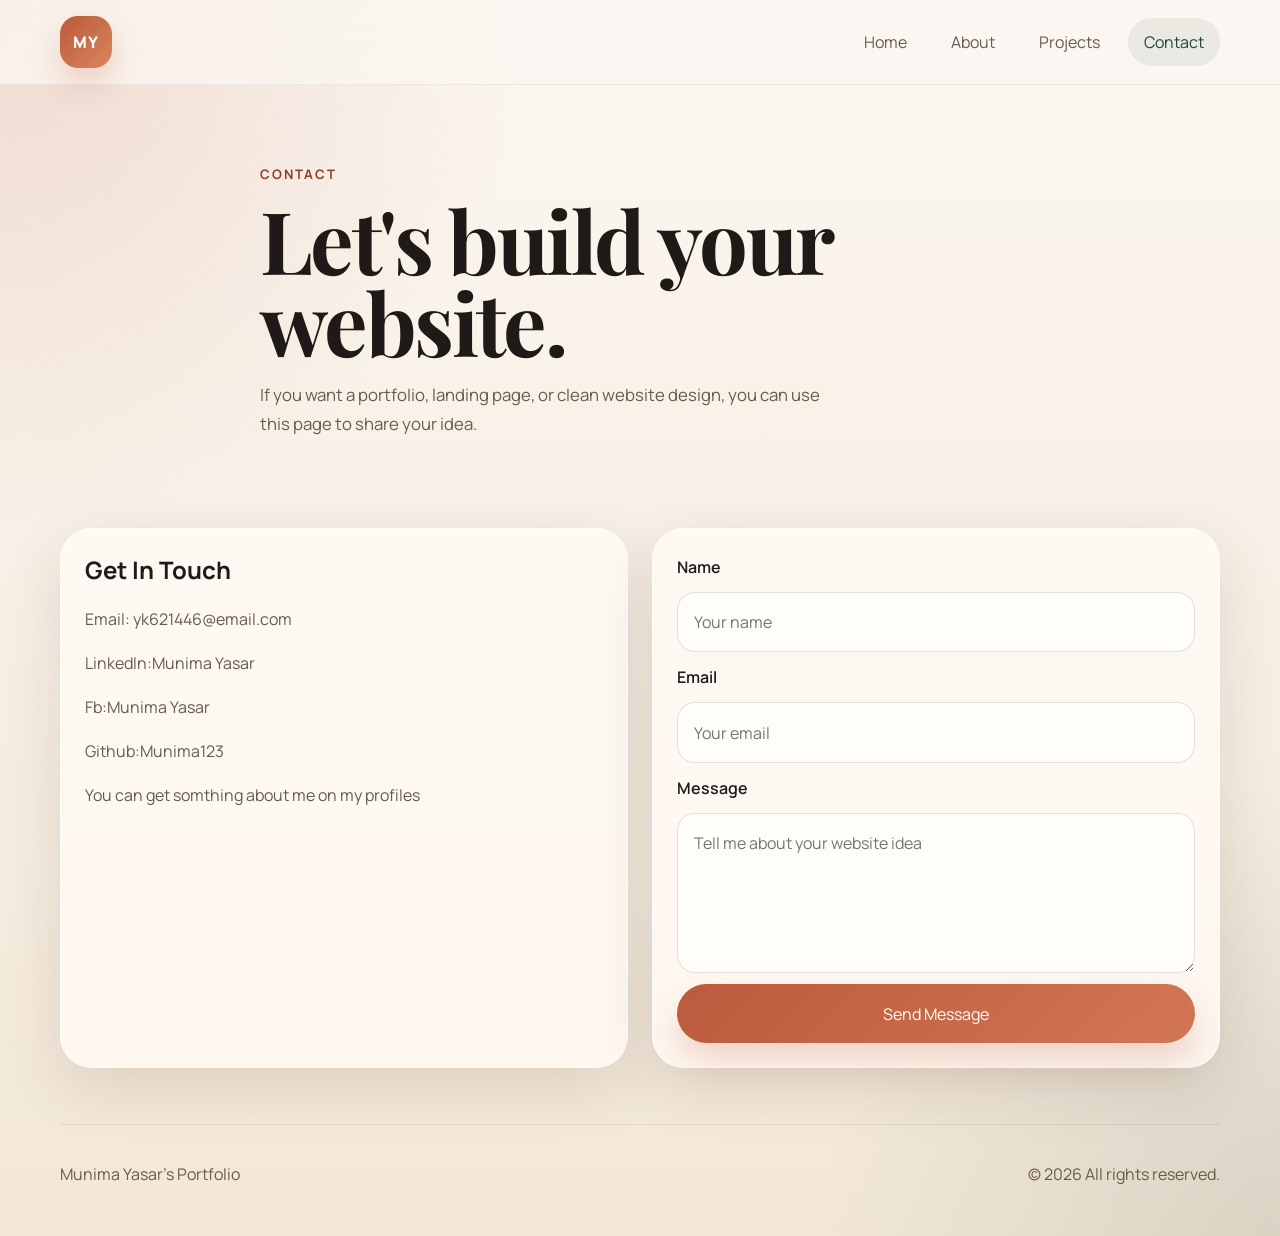
==== contact.html @ 99e67bce "Add files via upload" ====
<!DOCTYPE html>
<html lang="en">
<head>
  <meta charset="UTF-8">
  <meta name="viewport" content="width=device-width, initial-scale=1.0">
  <title>Contact | Munima Yasar Portfolio</title>
  <meta name="description" content="Contact Munima Yasar for website design and portfolio projects.">
  <link rel="preconnect" href="https://fonts.googleapis.com">
  <link rel="preconnect" href="https://fonts.gstatic.com" crossorigin>
  <link href="https://fonts.googleapis.com/css2?family=Manrope:wght@400;500;700;800&family=Playfair+Display:wght@700&display=swap" rel="stylesheet">
  <link rel="stylesheet" href="styles.css">
</head>
<body data-page="contact">
  <div class="site-shell">
    <header class="site-header">
      <div class="container nav-bar">
        <a class="brand" href="index.html">MY</a>
        <nav class="site-nav" aria-label="Main navigation">
          <a href="index.html">Home</a>
          <a href="about.html">About</a>
          <a href="projects.html">Projects</a>
          <a href="contact.html">Contact</a>
        </nav>
      </div>
    </header>

    <main>
      <section class="page-hero">
        <div class="container narrow">
          <p class="eyebrow">Contact</p>
          <h1>Let's build your website.</h1>
          <p class="lead">
            If you want a portfolio, landing page, or clean website design, you can use this page to share your idea.
          </p>
        </div>
      </section>

      <section class="section-block">
        <div class="container contact-layout">
          <article class="info-card">
            <h2>Get In Touch</h2>
            <p>Email: yk621446@email.com</p>
            <p>Linkedln:Munima Yasar</p>
            <p>Fb:Munima Yasar</p>
            <p>Github:Munima123</p>
            <p>
               You can get somthing about me on my profiles
            </p>
          </article>

          <form class="contact-form">
            <label for="name">Name</label>
            <input id="name" name="name" type="text" placeholder="Your name">

            <label for="email">Email</label>
            <input id="email" name="email" type="email" placeholder="Your email">

            <label for="message">Message</label>
            <textarea id="message" name="message" placeholder="Tell me about your website idea"></textarea>

            <button class="button button-primary" type="submit">Send Message</button>
          </form>
        </div>
      </section>
    </main>

    <footer class="site-footer">
      <div class="container footer-row">
        <p>Munima Yasar's Portfolio</p>
        <p>&copy; <span id="year"></span> All rights reserved.</p>
      </div>
    </footer>
  </div>

  <script src="script.js"></script>
</body>
</html>
---- styles.css ----
:root {
  --bg: #f7f1e8;
  --bg-alt: #efe2d0;
  --surface: rgba(255, 250, 244, 0.88);
  --surface-strong: #fffdf9;
  --text: #1f1a17;
  --muted: #695a4d;
  --line: rgba(31, 26, 23, 0.1);
  --primary: #bb5a3c;
  --primary-dark: #8f3d24;
  --accent: #23443c;
  --shadow: 0 20px 60px rgba(54, 36, 27, 0.12);
  --radius-xl: 32px;
  --radius-lg: 24px;
  --radius-md: 18px;
  --max-width: 1160px;
}

* {
  box-sizing: border-box;
}

html {
  scroll-behavior: smooth;
}

body {
  margin: 0;
  font-family: "Manrope", sans-serif;
  color: var(--text);
  background:
    radial-gradient(circle at top left, rgba(187, 90, 60, 0.18), transparent 30%),
    radial-gradient(circle at bottom right, rgba(35, 68, 60, 0.12), transparent 26%),
    linear-gradient(180deg, #fbf7f1 0%, #f2e7d7 100%);
}

a {
  color: inherit;
  text-decoration: none;
}

img {
  max-width: 100%;
  display: block;
}

.site-shell {
  min-height: 100vh;
}

.container {
  width: min(var(--max-width), calc(100% - 2rem));
  margin: 0 auto;
}

.narrow {
  max-width: 760px;
}

.site-header {
  position: sticky;
  top: 0;
  z-index: 10;
  backdrop-filter: blur(16px);
  background: rgba(251, 247, 241, 0.78);
  border-bottom: 1px solid rgba(31, 26, 23, 0.06);
}

.nav-bar,
.footer-row,
.split-layout,
.contact-layout,
.hero-grid {
  display: grid;
  gap: 1.5rem;
}

.nav-bar {
  grid-template-columns: auto 1fr;
  align-items: center;
  padding: 1rem 0;
}

.brand {
  width: 52px;
  height: 52px;
  display: grid;
  place-items: center;
  border-radius: 18px;
  background: linear-gradient(135deg, var(--primary), #d9855d);
  color: #fff;
  font-weight: 800;
  letter-spacing: 0.08em;
  box-shadow: 0 14px 30px rgba(187, 90, 60, 0.24);
}

.site-nav {
  display: flex;
  justify-content: flex-end;
  gap: 0.75rem;
  flex-wrap: wrap;
}

.site-nav a {
  padding: 0.8rem 1rem;
  border-radius: 999px;
  color: var(--muted);
  transition: 0.2s ease;
}

.site-nav a:hover,
.site-nav a.is-active {
  background: rgba(35, 68, 60, 0.08);
  color: var(--accent);
}

.hero-section,
.page-hero {
  padding: 5rem 0 2rem;
}

.hero-grid {
  grid-template-columns: 1.2fr 0.8fr;
  align-items: center;
}

.eyebrow {
  margin: 0 0 1rem;
  text-transform: uppercase;
  letter-spacing: 0.14em;
  font-size: 0.82rem;
  color: var(--primary-dark);
  font-weight: 700;
}

h1,
h2,
h3 {
  margin-top: 0;
}

h1,
.hero-card h2,
.section-heading h2,
.project-card h2 {
  font-family: "Playfair Display", serif;
  letter-spacing: -0.03em;
}

h1 {
  font-size: clamp(3rem, 7vw, 5.4rem);
  line-height: 0.95;
  margin-bottom: 1rem;
}

.lead,
.text-stack p,
.info-card p,
.project-card p,
.contact-form,
.footer-row {
  color: var(--muted);
  line-height: 1.75;
}

.lead {
  max-width: 58ch;
  font-size: 1.05rem;
}

.hero-actions {
  display: flex;
  flex-wrap: wrap;
  gap: 0.85rem;
  margin-top: 2rem;
}

.button {
  display: inline-flex;
  align-items: center;
  justify-content: center;
  border: 0;
  border-radius: 999px;
  padding: 0.95rem 1.4rem;
  cursor: pointer;
  font: inherit;
  transition: transform 0.2s ease, box-shadow 0.2s ease;
}

.button:hover {
  transform: translateY(-2px);
}

.button-primary {
  background: linear-gradient(135deg, var(--primary), #d27754);
  color: #fff;
  box-shadow: 0 18px 32px rgba(187, 90, 60, 0.22);
}

.button-secondary {
  background: rgba(255, 255, 255, 0.56);
  color: var(--text);
  border: 1px solid var(--line);
}

.hero-card,
.info-card,
.project-card,
.contact-form {
  border-radius: var(--radius-xl);
  background: var(--surface);
  border: 1px solid rgba(255, 255, 255, 0.72);
  box-shadow: var(--shadow);
}

.hero-card {
  padding: 1.8rem;
}

.card-label,
.project-tag {
  margin: 0 0 0.75rem;
  color: var(--primary-dark);
  font-weight: 700;
}

.feature-list {
  margin: 1.25rem 0 0;
  padding-left: 1.1rem;
  line-height: 1.8;
}

.dark-list {
  color: var(--text);
}

.section-block {
  padding: 2.5rem 0;
}

.alt-section {
  padding-bottom: 4rem;
}

.section-heading {
  margin-bottom: 1.5rem;
}

.section-heading h2 {
  font-size: clamp(2rem, 4vw, 3.4rem);
  line-height: 1;
  max-width: 12ch;
}

.card-grid {
  display: grid;
  gap: 1.2rem;
}

.three-up {
  grid-template-columns: repeat(3, minmax(0, 1fr));
}

.two-up,
.contact-layout {
  grid-template-columns: repeat(2, minmax(0, 1fr));
}

.info-card,
.project-card,
.contact-form {
  padding: 1.5rem;
}

.card-number {
  display: inline-flex;
  margin-bottom: 0.9rem;
  padding: 0.45rem 0.7rem;
  border-radius: 999px;
  background: rgba(35, 68, 60, 0.09);
  color: var(--accent);
  font-size: 0.88rem;
  font-weight: 700;
}

.split-layout {
  grid-template-columns: 0.9fr 1.1fr;
  align-items: start;
}

.text-stack {
  display: grid;
  gap: 1rem;
}

.project-card {
  background: linear-gradient(180deg, rgba(255, 251, 246, 0.92), rgba(244, 233, 220, 0.92));
}

.text-link {
  display: inline-block;
  margin-top: 1rem;
  color: var(--accent);
  font-weight: 700;
}

.contact-form {
  display: grid;
  gap: 0.7rem;
}

label {
  color: var(--text);
  font-weight: 600;
}

input,
textarea {
  width: 100%;
  border: 1px solid rgba(31, 26, 23, 0.12);
  border-radius: 18px;
  padding: 0.95rem 1rem;
  font: inherit;
  color: var(--text);
  background: #fffdfa;
}

textarea {
  min-height: 160px;
  resize: vertical;
}

input:focus,
textarea:focus {
  outline: 3px solid rgba(187, 90, 60, 0.12);
  border-color: rgba(187, 90, 60, 0.4);
}

.site-footer {
  padding: 1rem 0 2rem;
}

.footer-row {
  grid-template-columns: 1fr auto;
  border-top: 1px solid rgba(31, 26, 23, 0.08);
  padding-top: 1.2rem;
  align-items: center;
}

@media (max-width: 900px) {
  .hero-grid,
  .three-up,
  .split-layout,
  .contact-layout,
  .two-up {
    grid-template-columns: 1fr;
  }

  .section-heading h2 {
    max-width: none;
  }
}

@media (max-width: 640px) {
  .container {
    width: min(var(--max-width), calc(100% - 1rem));
  }

  .site-header {
    position: static;
  }

  .nav-bar {
    grid-template-columns: 1fr;
    justify-items: start;
  }

  .site-nav {
    justify-content: flex-start;
  }

  .hero-section,
  .page-hero {
    padding-top: 2.5rem;
  }

  .hero-actions,
  .footer-row {
    grid-template-columns: 1fr;
  }

  .footer-row {
    gap: 0.3rem;
  }

  .button {
    width: 100%;
  }
}
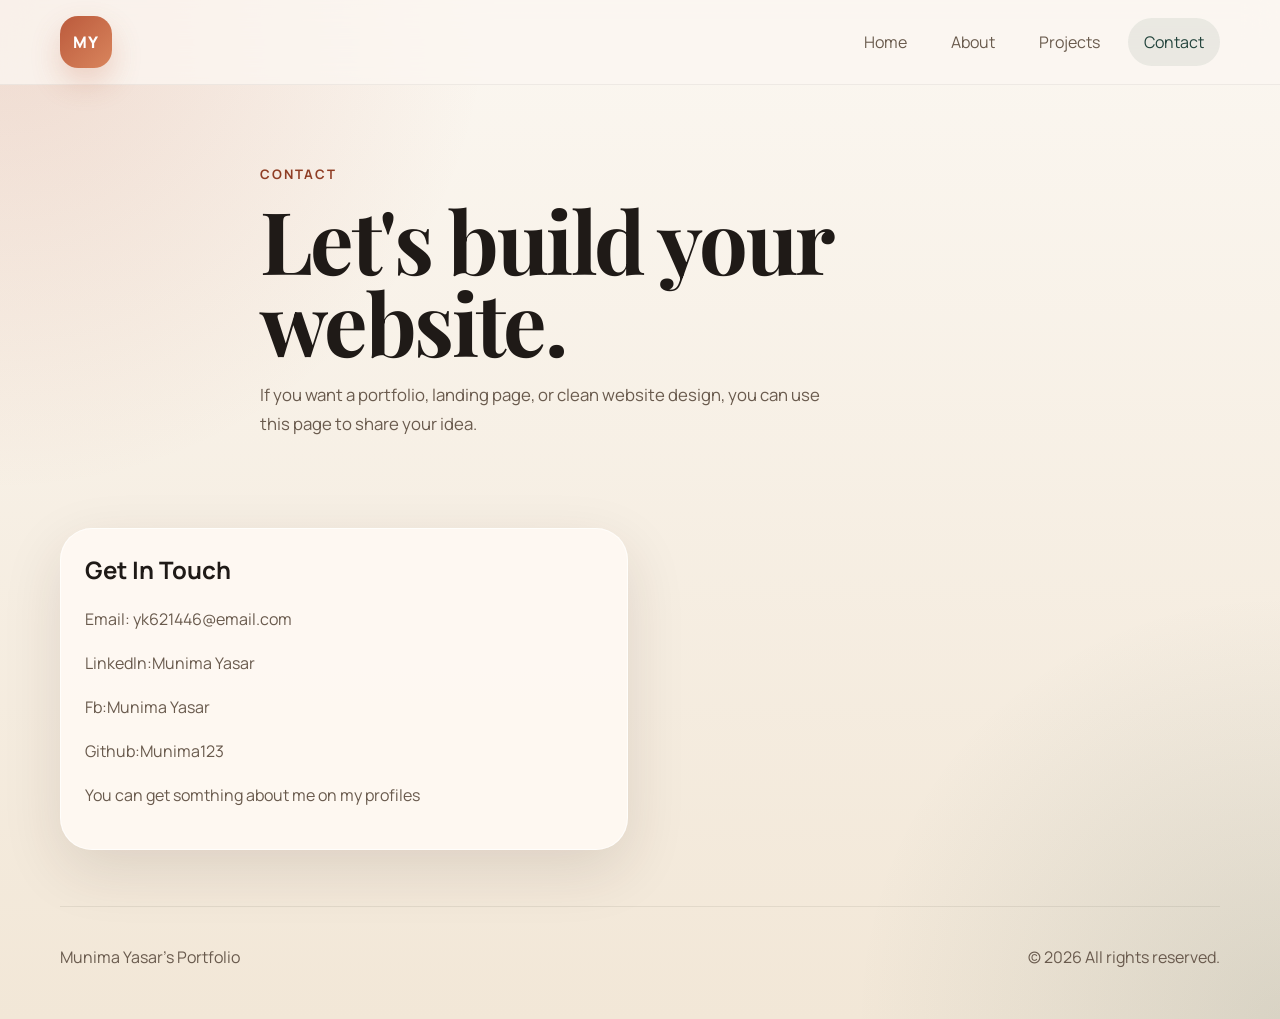
==== commit 39bb3b4d: "Remove contact form from contact.html Removed the contact form section from the contact page." ====
--- a/contact.html
+++ b/contact.html
@@ -48,18 +48,7 @@
             </p>
           </article>
 
-          <form class="contact-form">
-            <label for="name">Name</label>
-            <input id="name" name="name" type="text" placeholder="Your name">
-
-            <label for="email">Email</label>
-            <input id="email" name="email" type="email" placeholder="Your email">
-
-            <label for="message">Message</label>
-            <textarea id="message" name="message" placeholder="Tell me about your website idea"></textarea>
-
-            <button class="button button-primary" type="submit">Send Message</button>
-          </form>
+        
         </div>
       </section>
     </main>
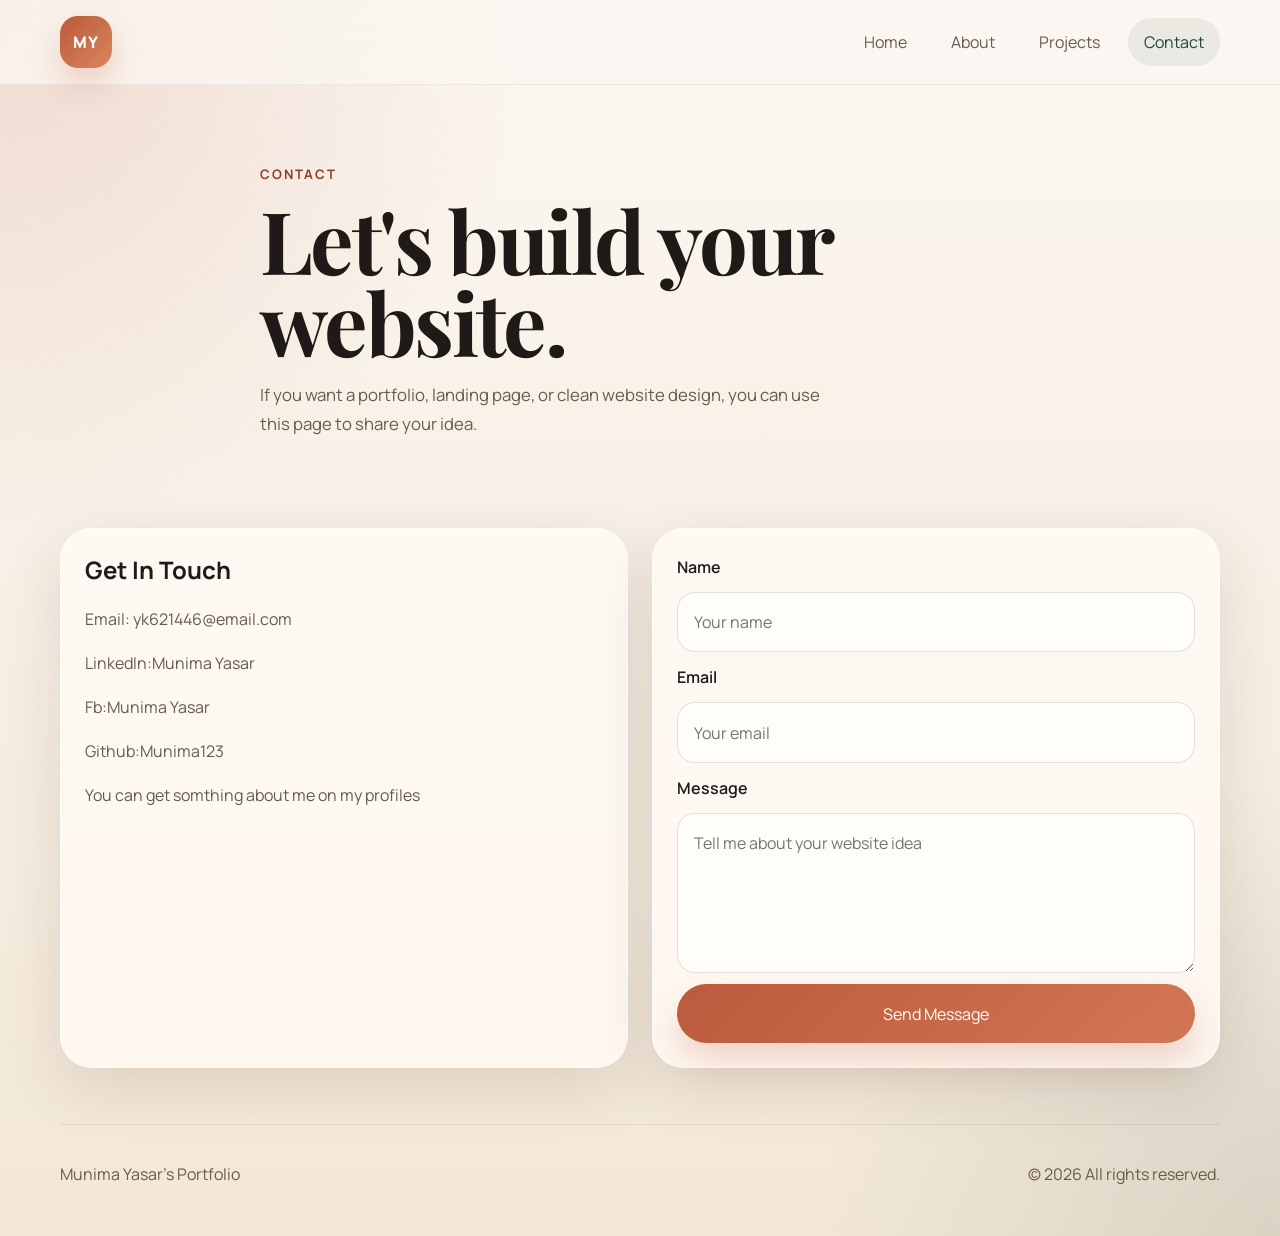
==== commit a3f8e41e: "Update contact.html" ====
--- a/contact.html
+++ b/contact.html
@@ -47,7 +47,18 @@
                You can get somthing about me on my profiles
             </p>
           </article>
+<form class="contact-form">
+            <label for="name">Name</label>
+            <input id="name" name="name" type="text" placeholder="Your name">
 
+            <label for="email">Email</label>
+            <input id="email" name="email" type="email" placeholder="Your email">
+
+            <label for="message">Message</label>
+            <textarea id="message" name="message" placeholder="Tell me about your website idea"></textarea>
+
+            <button class="button button-primary" type="submit">Send Message</button>
+          </form>
         
         </div>
       </section>
